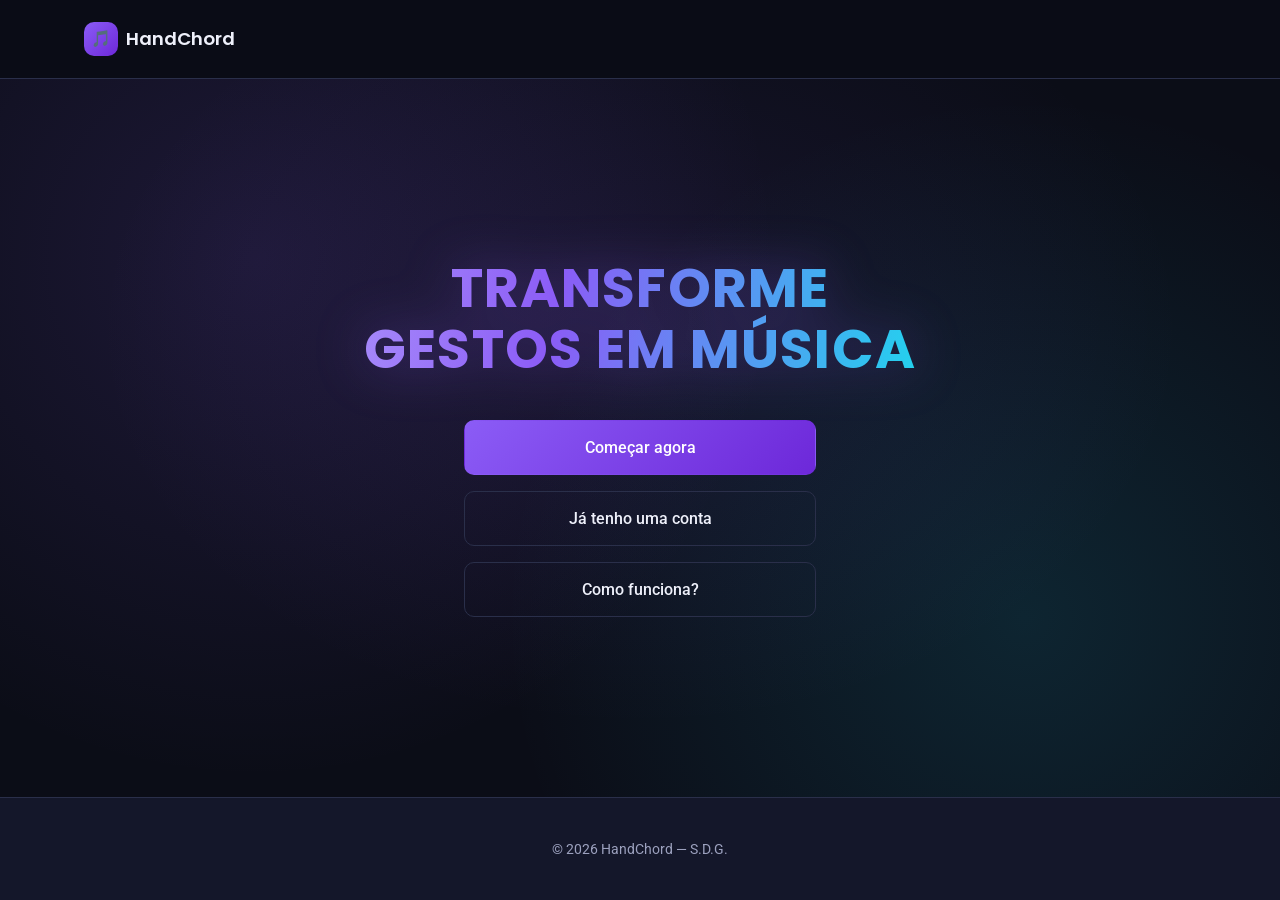
==== index.html @ 7e32ac60 "Adicionado páginas de cadastro, login, informações e início." ====
<!DOCTYPE html>
<html lang="pt-BR">
<head>
  <meta charset="UTF-8">
  <meta name="viewport" content="width=device-width, initial-scale=1.0">
  <title>HandChord — transforme gestos em música</title>
  <meta name="description" content="HandChord reconhece gestos das mãos pela câmera e transforma cada gesto em um acorde musical, direto do navegador.">

  <link rel="preconnect" href="https://fonts.googleapis.com">
  <link rel="preconnect" href="https://fonts.gstatic.com" crossorigin>
  <link href="https://fonts.googleapis.com/css2?family=Poppins:wght@500;600;700&family=Roboto:wght@400;500&display=swap" rel="stylesheet">

  <link rel="stylesheet" href="css/style.css">
  <link rel="stylesheet" href="css/home.css">
</head>
<body>
  <header class="site-header">
    <div class="container header-inner">
      <a href="index.html" class="logo" aria-label="HandChord, página inicial">
        <span class="logo-mark" aria-hidden="true">🎵</span>
        HandChord
      </a>
    </div>
  </header>

  <main id="conteudo" class="home-hero">
    <h5 class="container home-hero-inner">
      <p class="home-title">Transforme gestos em música</p>

      <div class="home-actions">
        <a href="cadastro.html" class="btn btn-primary btn-block">Começar agora</a>
        <a href="login.html" class="btn btn-outline btn-block">Já tenho uma conta</a>
        <a href="como-funciona.html" class="btn btn-outline btn-block">Como funciona?</a>
      </div>
    </div>
  </main>

  <footer class="site-footer">
    <div class="container footer-inner">
      <p class="footer-copy">© 2026 HandChord — S.D.G.</p>
    </div>
  </footer>
</body>
</html>
---- css/style.css ----
/* --- Tokens de design (cores, tipografia, espaçamento) --- */
:root {
  color-scheme: dark; /* checkbox, scrollbar e autofill nativos seguem o tema escuro */

  /* Fundo */
  --color-bg: #0B0D17;
  --color-bg-alt: #14172A;
  --color-bg-elevated: #1D2138;
  --color-border: #2A2F4A;

  /* Texto */
  --color-text: #EEF0FA;
  --color-text-muted: #9CA1BE;
  --color-text-faint: #7E84A3; /* placeholders (contraste ~5:1 sobre o fundo) */

  /* Marca — três acentos que representam famílias de gestos/acordes */
  --color-violet: #8B5CF6;
  --color-violet-dark: #6D28D9;
  --color-cyan: #22D3EE;
  --color-coral: #FB7185;

  /* Feedback */
  --color-success: #34D399;
  --color-error: #F87171;

  /* Gradientes */
  --gradient-brand: linear-gradient(135deg, #8B5CF6 0%, #6D28D9 100%);
  --gradient-cta: linear-gradient(120deg, #6D28D9 0%, #8B5CF6 45%, #22D3EE 100%);
  /* Texto em gradiente: só tons claros, para manter contraste AA sobre o fundo escuro */
  --gradient-title: linear-gradient(100deg, #A78BFA 0%, #8B5CF6 35%, #22D3EE 100%);

  /* Tipografia */
  --font-heading: 'Poppins', 'Segoe UI', sans-serif;
  --font-body: 'Roboto', 'Segoe UI', sans-serif;

  /* Espaçamento */
  --space-1: 0.5rem;
  --space-2: 1rem;
  --space-3: 1.5rem;
  --space-4: 2.5rem;
  --space-5: 4.5rem;

  /* Bordas e sombra */
  --radius-sm: 10px;
  --radius-md: 18px;
  --radius-lg: 28px;
  --shadow-card: 0 12px 32px rgba(3, 4, 10, 0.45);

  --transition: 0.2s ease;
  --container-width: 1160px;
  --header-height: 78px;
}

/* --- Reset básico --- */
*, *::before, *::after { box-sizing: border-box; }
html { scroll-behavior: smooth; }
body {
  margin: 0;
  min-height: 100vh;
  min-height: 100dvh;
  display: flex;
  flex-direction: column;
  background: var(--color-bg);
  color: var(--color-text);
  font-family: var(--font-body);
  line-height: 1.65;
  -webkit-font-smoothing: antialiased;
}
main { flex: 1 0 auto; }
img { max-width: 100%; display: block; }
a { color: inherit; text-decoration: none; }
ul { list-style: none; margin: 0; padding: 0; }
button { font-family: inherit; cursor: pointer; }
input { font-family: inherit; }

h1, h2, h3, h4, h5, h6 {
  font-family: var(--font-heading);
  text-wrap: balance;
  color: var(--color-text);
  line-height: 1.25;
  margin: 0 0 var(--space-2);
}
h1 { font-size: clamp(2.1rem, 1.4rem + 3vw, 3.1rem); font-weight: 700; }
h2 { font-size: clamp(1.6rem, 1.3rem + 1.4vw, 2.15rem); font-weight: 600; }
h3 { font-size: 1.2rem; font-weight: 600; }
p { margin: 0 0 var(--space-2); color: var(--color-text-muted); max-width: 62ch; }
.lead { font-size: 1.1rem; }

/* --- Acessibilidade: foco visível --- */
:focus-visible { outline: 2px solid var(--color-cyan); outline-offset: 3px; }

/* --- Layout utilitário --- */
.container { width: 100%; max-width: var(--container-width); margin-inline: auto; padding-inline: var(--space-3); }
.section { padding-block: var(--space-5); }
.section-alt { background: var(--color-bg-alt); }
.section-head { max-width: 46rem; margin-bottom: var(--space-4); }
.section-head p { margin-bottom: 0; }
.center { text-align: center; margin-inline: auto; }

/* --- Botões --- */
.btn {
  display: inline-flex;
  align-items: center;
  justify-content: center;
  gap: 0.5rem;
  padding: 0.85rem 1.6rem;
  border-radius: var(--radius-sm);
  font-weight: 500;
  font-size: 0.98rem;
  border: 1px solid transparent;
  transition: transform var(--transition), box-shadow var(--transition), border-color var(--transition), background var(--transition), color var(--transition);
}
.btn-primary { background: var(--gradient-brand); color: #fff; }
.btn-primary:hover { transform: translateY(-2px); box-shadow: 0 10px 26px rgba(139, 92, 246, 0.35); }
.btn-primary:active { transform: translateY(0); box-shadow: 0 4px 12px rgba(139, 92, 246, 0.3); }
.btn-outline { background: transparent; border-color: var(--color-border); color: var(--color-text); }
.btn-outline:hover { border-color: var(--color-cyan); color: var(--color-cyan); background: rgba(34, 211, 238, 0.08); }
.btn-block { width: 100%; }
.btn-sm { padding: 0.7rem 1.5rem; font-size: 0.95rem; }

/* --- Cabeçalho --- */
.site-header {
  position: sticky;
  top: 0;
  z-index: 100;
  border-bottom: 1px solid var(--color-border);
}
.site-header::before {
  content: "";
  position: absolute;
  inset: 0;
  z-index: -1;
  background: rgba(11, 13, 23, 0.85);
  -webkit-backdrop-filter: blur(10px);
  backdrop-filter: blur(10px);
}
.header-inner { height: var(--header-height); display: flex; align-items: center; justify-content: space-between; gap: var(--space-3); }
.logo { display: flex; align-items: center; gap: 0.5rem; font-family: var(--font-heading); font-weight: 600; font-size: 1.15rem; }
.logo-mark { width: 34px; height: 34px; border-radius: 10px; background: var(--gradient-brand); display: grid; place-items: center; font-size: 1rem; }

.main-nav ul { display: flex; align-items: center; gap: var(--space-3); }
.main-nav a { color: var(--color-text-muted); font-size: 0.95rem; padding: 0.4rem 0.1rem; border-bottom: 2px solid transparent; transition: color var(--transition), border-color var(--transition); }
.main-nav a:hover,
.main-nav a.active { color: var(--color-text); border-color: var(--color-cyan); }
.main-nav a.btn { padding: 0.7rem 1.5rem; border: 1px solid transparent; color: #fff; }
.main-nav a.btn:hover { border-color: transparent; color: #fff; }

.nav-toggle-label { display: none; flex-direction: column; gap: 5px; cursor: pointer; padding: 0.4rem; position: relative; z-index: 101; }
.nav-toggle-label span { width: 24px; height: 2px; background: var(--color-text); border-radius: 2px; transition: transform var(--transition), opacity var(--transition); }
.nav-toggle:checked ~ .nav-toggle-label span:nth-child(1) { transform: translateY(7px) rotate(45deg); }
.nav-toggle:checked ~ .nav-toggle-label span:nth-child(2) { opacity: 0; }
.nav-toggle:checked ~ .nav-toggle-label span:nth-child(3) { transform: translateY(-7px) rotate(-45deg); }

.nav-backdrop { display: none; }

/* --- Rodapé --- */
.site-footer { border-top: 1px solid var(--color-border); padding-block: var(--space-4); background: var(--color-bg-alt); }
.footer-inner { display: flex; flex-wrap: wrap; align-items: center; justify-content: space-between; gap: var(--space-3); }
.footer-inner nav ul { display: flex; gap: var(--space-3); flex-wrap: wrap; }
.footer-inner nav a { color: var(--color-text-muted); font-size: 0.9rem; }
.footer-inner nav a:hover { color: var(--color-text); }
.footer-copy { width: 100%; max-width: none; text-align: center; color: var(--color-text-muted); font-size: 0.85rem; margin: 0; }
.footer-inner nav + .footer-copy { margin-top: var(--space-2); }

/* --- Cartões (Home e Como Funciona) --- */
.card { background: var(--color-bg-elevated); border: 1px solid var(--color-border); border-top: 3px solid var(--color-violet); border-radius: var(--radius-md); padding: var(--space-3); }
.card p:last-child { margin-bottom: 0; }
.card.accent-cyan { border-top-color: var(--color-cyan); }
.card.accent-coral { border-top-color: var(--color-coral); }

.step-number { width: 30px; height: 30px; border-radius: 50%; background: var(--gradient-brand); color: #fff; display: grid; place-items: center; font-size: 0.85rem; font-weight: 600; margin-bottom: var(--space-2); }
.step-number.n2 { background: var(--color-cyan); color: var(--color-bg); }
.step-number.n3 { background: var(--color-coral); color: var(--color-bg); }

.steps-grid { display: grid; grid-template-columns: repeat(3, 1fr); gap: var(--space-3); }

.hero-actions { display: flex; gap: var(--space-2); flex-wrap: wrap; margin-top: var(--space-3); }

/* --- Formulários de autenticação (Login e Cadastro) --- */
.auth-main {
  display: flex;
  align-items: center;
  padding-block: var(--space-5);
  background:
    radial-gradient(circle at 15% 20%, rgba(139, 92, 246, 0.16), transparent 45%),
    radial-gradient(circle at 85% 80%, rgba(34, 211, 238, 0.12), transparent 45%);
}
.auth-card { width: 100%; max-width: 460px; margin-inline: auto; background: var(--color-bg-elevated); border: 1px solid var(--color-border); border-top: 3px solid var(--color-violet); border-radius: var(--radius-lg); padding: var(--space-4); box-shadow: var(--shadow-card); }
.auth-badge { width: 56px; height: 56px; border-radius: var(--radius-md); background: var(--gradient-brand); display: grid; place-items: center; font-size: 1.6rem; margin: 0 auto var(--space-3); }
.auth-form .btn-block { padding: 1rem 1.6rem; font-size: 1.02rem; margin-top: var(--space-1); }

.form-group { margin-bottom: var(--space-3); }
.form-group label { display: block; font-size: 0.9rem; margin-bottom: 0.4rem; color: var(--color-text); }
.form-group input[type="text"],
.form-group input[type="email"],
.form-group input[type="password"] {
  width: 100%;
  padding: 0.8rem 1rem;
  background: var(--color-bg);
  border: 1px solid var(--color-border);
  border-radius: var(--radius-sm);
  color: var(--color-text);
  font-size: 0.98rem;
  transition: border-color var(--transition);
}
.form-group input::placeholder { color: var(--color-text-faint); opacity: 1; }
.form-group input:focus { border-color: var(--color-cyan); outline: none; box-shadow: 0 0 0 3px rgba(34, 211, 238, 0.2); }
/* Autofill do navegador pinta o campo de claro; aqui ele mantém o tema escuro */
.form-group input:-webkit-autofill,
.form-group input:-webkit-autofill:focus {
  -webkit-text-fill-color: var(--color-text);
  caret-color: var(--color-text);
  box-shadow: 0 0 0 1000px var(--color-bg) inset;
}
.form-group input:-webkit-autofill:focus { box-shadow: 0 0 0 1000px var(--color-bg) inset, 0 0 0 3px rgba(34, 211, 238, 0.2); }
/* Estado de erro: o JS da etapa 5 só precisa marcar aria-invalid="true" e inserir .form-error */
.form-group input[aria-invalid="true"] { border-color: var(--color-error); }
.form-group input[aria-invalid="true"]:focus { box-shadow: 0 0 0 3px rgba(248, 113, 113, 0.2); }
.form-error { margin: 0.4rem 0 0; font-size: 0.85rem; color: var(--color-error); }
.form-grid { display: grid; grid-template-columns: 1fr 1fr; gap: 0 var(--space-2); }
.form-row.space-between { display: flex; align-items: center; justify-content: space-between; margin-bottom: var(--space-3); font-size: 0.88rem; flex-wrap: wrap; gap: 0.5rem; }
.checkbox-inline { display: flex; align-items: flex-start; gap: 0.5rem; font-size: 0.88rem; color: var(--color-text-muted); }
.checkbox-inline input { margin-top: 0.2rem; accent-color: var(--color-violet); }
.checkbox-inline.terms { margin-bottom: var(--space-3); }
.link-muted { color: var(--color-text-muted); font-size: 0.88rem; }
.link-muted:hover { color: var(--color-cyan); }
.auth-switch { margin-top: var(--space-3); color: var(--color-text-muted); font-size: 0.92rem; }
.auth-switch a { color: var(--color-cyan); }

/* --- Responsivo --- */
@media (max-width: 860px) {
  .nav-toggle-label { display: flex; }
  .nav-backdrop {
    display: block;
    position: fixed;
    inset: var(--header-height) 0 0 0;
    background: rgba(3, 4, 10, 0.55);
    opacity: 0;
    pointer-events: none;
    transition: opacity var(--transition);
    z-index: 90;
  }
  .nav-toggle:checked ~ .nav-backdrop { opacity: 1; pointer-events: auto; }
  /* Menu lateral só onde existe o checkbox; sem ele o menu fica visível na própria barra */
  .site-header:has(.nav-toggle) .main-nav {
    position: fixed;
    inset: var(--header-height) 0 0 auto;
    width: min(78vw, 320px);
    background: var(--color-bg-alt);
    border-left: 1px solid var(--color-border);
    transform: translateX(100%);
    transition: transform var(--transition);
    padding: var(--space-3);
    overflow-y: auto;
    z-index: 95;
  }
  .site-header:has(.nav-toggle) .main-nav ul { flex-direction: column; align-items: flex-start; gap: var(--space-2); }
  .nav-toggle:checked ~ .main-nav { transform: translateX(0); }
  .form-grid { grid-template-columns: 1fr; }
  .steps-grid { grid-template-columns: repeat(2, 1fr); }
}
body:has(.nav-toggle:checked) { overflow: hidden; }
@media (max-width: 560px) {
  .auth-card { padding: var(--space-3); }
  .steps-grid { grid-template-columns: 1fr; }
  /* Páginas sem botão de menu: barra compacta para o menu caber ao lado do logo */
  .site-header:not(:has(.nav-toggle)) .header-inner { gap: var(--space-2); }
  .site-header:not(:has(.nav-toggle)) .main-nav ul { gap: var(--space-2); }
  .site-header:not(:has(.nav-toggle)) .main-nav a { font-size: 0.88rem; white-space: nowrap; }
  .site-header:not(:has(.nav-toggle)) .logo { font-size: 1rem; }
  .site-header:not(:has(.nav-toggle)) .logo-mark { width: 30px; height: 30px; }
  .site-header:not(:has(.nav-toggle)) .main-nav a.btn { padding: 0.5rem 0.9rem; }
  /* O logo já leva à página inicial, então o link "Início" sai da barra compacta */
  .site-header:not(:has(.nav-toggle)) .main-nav li:has(> a[href="index.html"]) { display: none; }
}
@media (max-width: 360px) {
  .header-inner { padding-inline: var(--space-2); }
  .logo { font-size: 1rem; }
}
@media (max-width: 340px) {
  .site-header:not(:has(.nav-toggle)) .header-inner { gap: var(--space-1); }
  .site-header:not(:has(.nav-toggle)) .main-nav ul { gap: var(--space-1); }
  .site-header:not(:has(.nav-toggle)) .main-nav a { font-size: 0.8rem; }
  .site-header:not(:has(.nav-toggle)) .main-nav a.btn { padding: 0.45rem 0.7rem; }
  .site-header:not(:has(.nav-toggle)) .logo { gap: 0.35rem; }
}

/* --- Movimento reduzido --- */
@media (prefers-reduced-motion: reduce) {
  html { scroll-behavior: auto; }
  *, *::before, *::after { transition-duration: 0.01ms !important; animation-duration: 0.01ms !important; animation-iteration-count: 1 !important; }
}
---- css/home.css ----
/* =====================================================
   HandChord — Home (index.html)
   Tela de entrada única: título, chamada e três ações.
   ===================================================== */

/* A altura mínima vem do body (flex em coluna, ver style.css) */
.home-hero {
  position: relative;
  overflow: hidden;
  display: flex;
  align-items: center;
  justify-content: center;
  text-align: center;
  padding-block: var(--space-5);
  background:
    radial-gradient(ellipse at 50% 35%, rgba(139, 92, 246, 0.10), transparent 60%),
    radial-gradient(circle at 20% 25%, rgba(139, 92, 246, 0.14), transparent 45%),
    radial-gradient(circle at 80% 75%, rgba(34, 211, 238, 0.12), transparent 45%);
}

/* Reinicia fonte, peso e margens: o wrapper pode ser <div> ou um título (h5) sem mudar o visual */
.home-hero-inner {
  position: relative;
  z-index: 1;
  max-width: 38rem;
  margin: 0 auto;
  font-family: var(--font-body);
  font-size: 1rem;
  font-weight: 400;
  line-height: 1.65;
}

/* --- Título com o gradiente da marca --- */
.home-title {
  max-width: none;
  margin: 0 0 var(--space-4);
  font-family: var(--font-heading);
  font-weight: 700;
  font-size: clamp(2rem, 1.2rem + 4.4vw, 3.4rem);
  line-height: 1.12;
  letter-spacing: 0.02em;
  text-transform: uppercase;
  text-wrap: balance;
  color: var(--color-text); /* fallback: navegador sem background-clip: text */
}
@supports ((-webkit-background-clip: text) or (background-clip: text)) {
  .home-title {
    background: var(--gradient-title);
    -webkit-background-clip: text;
    background-clip: text;
    color: transparent;
    -webkit-text-fill-color: transparent;
    filter: drop-shadow(0 0 26px rgba(139, 92, 246, 0.35));
  }
}

/* Chamada opcional logo abaixo do título */
.home-tagline { font-size: 1.2rem; font-weight: 400; color: var(--color-text); margin-inline: auto; margin-bottom: var(--space-4); }
.home-title:has(+ .home-tagline) { margin-bottom: var(--space-1); }

/* Botões mais estreitos que o título, para dar hierarquia */
.home-actions { display: flex; flex-direction: column; gap: var(--space-2); max-width: 22rem; margin-inline: auto; }

/* --- Entrada suave do conteúdo --- */
.home-title, .home-tagline, .home-actions {
  animation: home-rise 0.7s ease both;
}
.home-title { animation-delay: 0.05s; }
.home-tagline { animation-delay: 0.15s; }
.home-actions { animation-delay: 0.25s; }

@keyframes home-rise {
  from { opacity: 0; transform: translateY(14px); }
  to { opacity: 1; transform: translateY(0); }
}

@media (max-width: 560px) {
  .home-hero { padding-block: var(--space-4); }
}

@media (prefers-reduced-motion: reduce) {
  .home-title, .home-tagline, .home-actions { animation: none; opacity: 1; transform: none; }
}
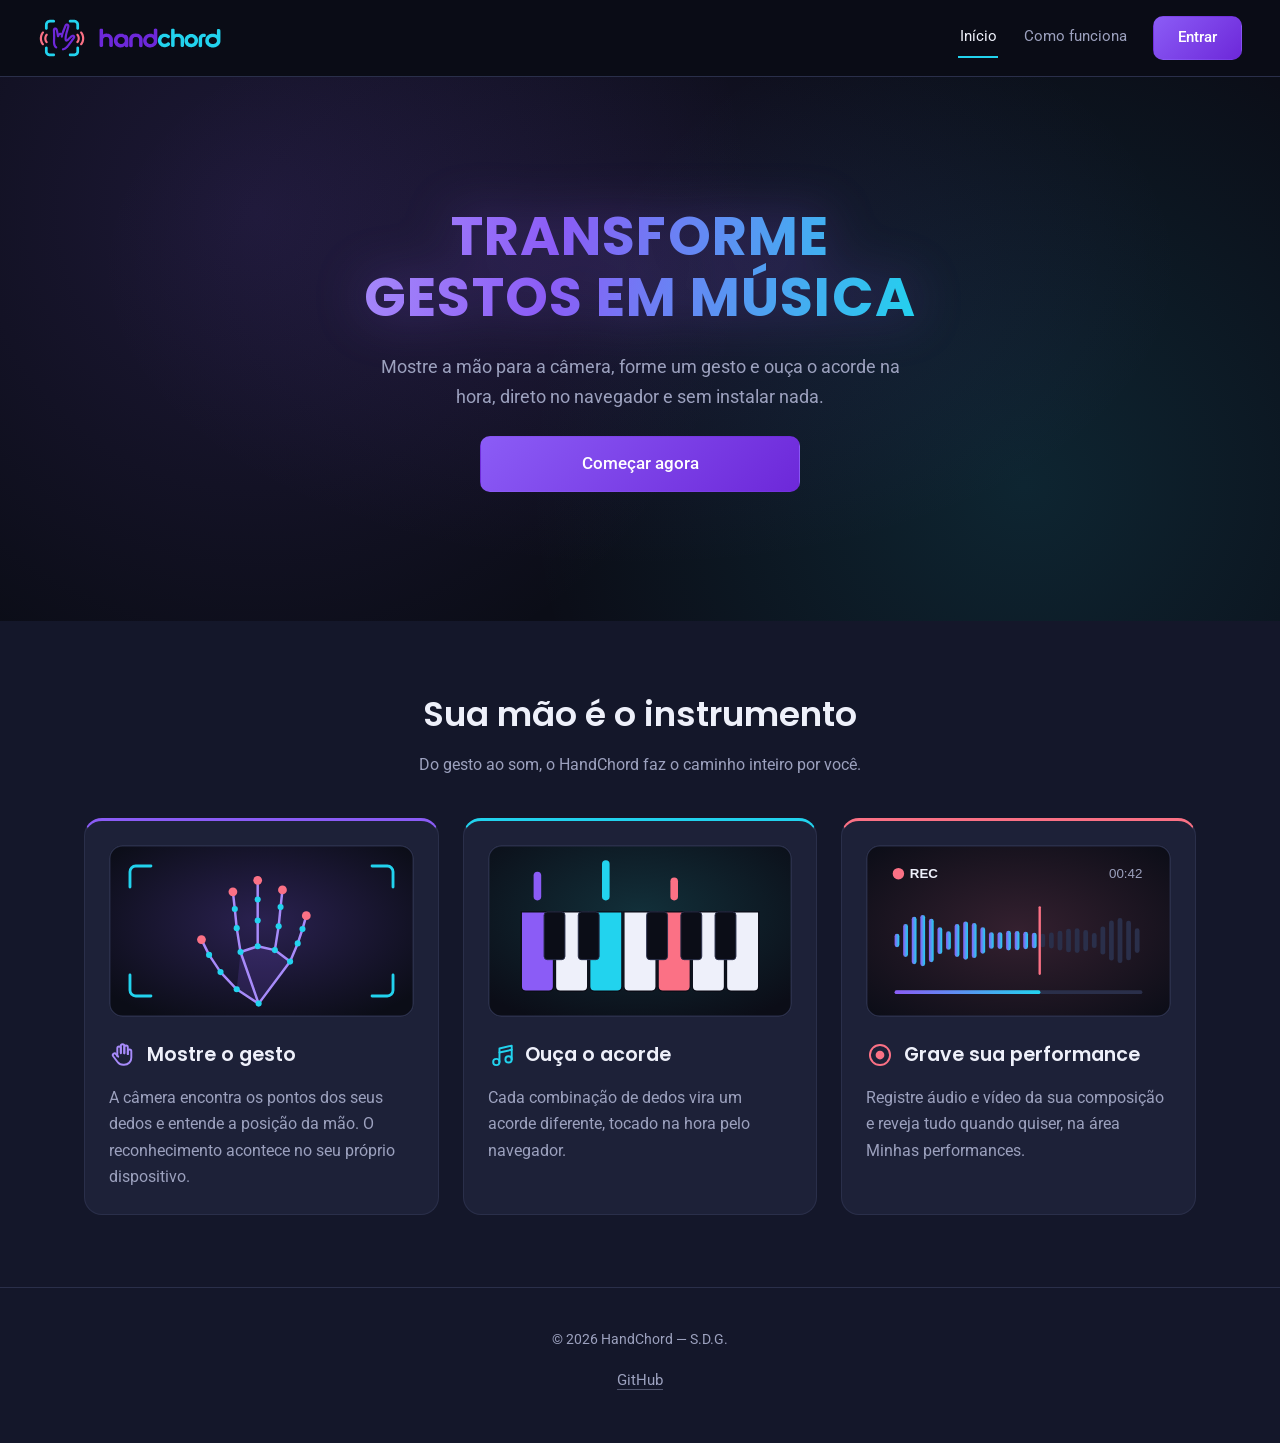
==== commit 25574cb9: "Ícones e logo em .svg e .png adicionados; mudança na interface do site" ====
--- a/index.html
+++ b/index.html
@@ -2,9 +2,15 @@
 <html lang="pt-BR">
 <head>
   <meta charset="UTF-8">
-  <meta name="viewport" content="width=device-width, initial-scale=1.0">
+  <meta name="viewport" content="width=device-width, initial-scale=1.0, viewport-fit=cover">
+  <meta name="theme-color" content="#0B0D17">
   <title>HandChord — transforme gestos em música</title>
   <meta name="description" content="HandChord reconhece gestos das mãos pela câmera e transforma cada gesto em um acorde musical, direto do navegador.">
+
+  <!-- Ícone da aba: SVG nos navegadores modernos, PNG nos antigos e no iPhone/iPad -->
+  <link rel="icon" type="image/svg+xml" href="icones/icone.svg">
+  <link rel="icon" type="image/png" sizes="32x32" href="icones/png/favicon-32.png">
+  <link rel="apple-touch-icon" href="icones/png/apple-touch-icon.png">
 
   <link rel="preconnect" href="https://fonts.googleapis.com">
   <link rel="preconnect" href="https://fonts.gstatic.com" crossorigin>
@@ -12,32 +18,118 @@
 
   <link rel="stylesheet" href="css/style.css">
   <link rel="stylesheet" href="css/home.css">
+  <script src="js/menu.js" defer></script>
 </head>
 <body>
+  <a class="skip-link" href="#conteudo">Ir para o conteúdo</a>
+
   <header class="site-header">
     <div class="container header-inner">
-      <a href="index.html" class="logo" aria-label="HandChord, página inicial">
-        <span class="logo-mark" aria-hidden="true">🎵</span>
-        HandChord
+      <a href="index.html" class="logo">
+        <picture>
+          <source type="image/svg+xml" srcset="icones/icone.svg">
+          <img class="logo-icon" src="icones/png/icone.png" alt="" width="48" height="40">
+        </picture>
+        <picture>
+          <source type="image/svg+xml" srcset="icones/nome.svg">
+          <img class="logo-name" src="icones/png/nome.png" alt="HandChord, página inicial" width="126" height="24">
+        </picture>
       </a>
+
+      <!-- Menu do celular: o checkbox é focável pelo teclado e funciona sem JavaScript -->
+      <input type="checkbox" id="nav-toggle" class="nav-toggle" aria-label="Menu de navegação" aria-controls="menu-principal">
+      <label for="nav-toggle" class="nav-backdrop" aria-hidden="true"></label>
+      <label for="nav-toggle" class="nav-toggle-label" aria-hidden="true">
+        <span></span><span></span><span></span>
+      </label>
+
+      <nav class="main-nav" id="menu-principal" aria-label="Navegação principal">
+        <ul>
+          <li><a href="index.html" aria-current="page">Início</a></li>
+          <li><a href="como-funciona.html">Como funciona</a></li>
+          <li><a href="login.html" class="btn btn-primary btn-sm">Entrar</a></li>
+        </ul>
+      </nav>
     </div>
   </header>
 
-  <main id="conteudo" class="home-hero">
-    <h5 class="container home-hero-inner">
-      <p class="home-title">Transforme gestos em música</p>
+  <main id="conteudo" tabindex="-1">
+    <section class="home-hero" aria-labelledby="home-titulo">
+      <div class="container home-hero-inner">
+        <h1 id="home-titulo" class="home-title">Transforme gestos em música</h1>
+        <p class="home-tagline">Mostre a mão para a câmera, forme um gesto e ouça o acorde na hora, direto no navegador e sem instalar nada.</p>
 
-      <div class="home-actions">
-        <a href="cadastro.html" class="btn btn-primary btn-block">Começar agora</a>
-        <a href="login.html" class="btn btn-outline btn-block">Já tenho uma conta</a>
-        <a href="como-funciona.html" class="btn btn-outline btn-block">Como funciona?</a>
+        <div class="home-actions">
+          <a href="cadastro.html" class="btn btn-primary btn-block">Começar agora</a>
+        </div>
       </div>
-    </div>
+    </section>
+
+    <section class="section section-alt home-features" aria-labelledby="destaques-titulo">
+      <div class="container">
+        <div class="section-head center">
+          <h2 id="destaques-titulo">Sua mão é o instrumento</h2>
+          <p>Do gesto ao som, o HandChord faz o caminho inteiro por você.</p>
+        </div>
+
+        <div class="home-features-grid">
+          <article class="card feature-card">
+            <picture>
+              <source type="image/svg+xml" srcset="assets/images/gesto-mao.svg">
+              <img class="feature-img" src="assets/images/gesto-mao.png" alt="Mão com pontos de rastreamento sobre os dedos, dentro do enquadramento da câmera" width="320" height="180" loading="lazy">
+            </picture>
+            <h3 class="feature-title">
+              <picture>
+              <source type="image/svg+xml" srcset="assets/icons/mao.svg">
+              <img class="feature-icon" src="assets/icons/mao.png" alt="" width="28" height="28">
+            </picture>
+              Mostre o gesto
+            </h3>
+            <p>A câmera encontra os pontos dos seus dedos e entende a posição da mão. O reconhecimento acontece no seu próprio dispositivo.</p>
+          </article>
+
+          <article class="card feature-card accent-cyan">
+            <picture>
+              <source type="image/svg+xml" srcset="assets/images/acorde-teclas.svg">
+              <img class="feature-img" src="assets/images/acorde-teclas.png" alt="Teclas de piano com três notas de um acorde acesas" width="320" height="180" loading="lazy">
+            </picture>
+            <h3 class="feature-title">
+              <picture>
+              <source type="image/svg+xml" srcset="assets/icons/acorde.svg">
+              <img class="feature-icon" src="assets/icons/acorde.png" alt="" width="28" height="28">
+            </picture>
+              Ouça o acorde
+            </h3>
+            <p>Cada combinação de dedos vira um acorde diferente, tocado na hora pelo navegador.</p>
+          </article>
+
+          <article class="card feature-card accent-coral">
+            <picture>
+              <source type="image/svg+xml" srcset="assets/images/gravacao.svg">
+              <img class="feature-img" src="assets/images/gravacao.png" alt="Gravação de áudio em andamento, com forma de onda e botão de gravar" width="320" height="180" loading="lazy">
+            </picture>
+            <h3 class="feature-title">
+              <picture>
+              <source type="image/svg+xml" srcset="assets/icons/gravar.svg">
+              <img class="feature-icon" src="assets/icons/gravar.png" alt="" width="28" height="28">
+            </picture>
+              Grave sua performance
+            </h3>
+            <p>Registre áudio e vídeo da sua composição e reveja tudo quando quiser, na área Minhas performances.</p>
+          </article>
+        </div>
+      </div>
+    </section>
   </main>
 
   <footer class="site-footer">
     <div class="container footer-inner">
       <p class="footer-copy">© 2026 HandChord — S.D.G.</p>
+      <nav aria-label="Links do rodapé">
+        <ul>
+          <li><a href="https://github.com/luizr-lima" target="_blank" rel="noopener noreferrer">GitHub<span class="sr-only"> (abre em nova aba)</span></a></li>
+        </ul>
+      </nav>
     </div>
   </footer>
 </body>
--- a/css/style.css
+++ b/css/style.css
@@ -1,6 +1,14 @@
-/* --- Tokens de design (cores, tipografia, espaçamento) --- */
+/* =====================================================
+   HandChord — Estilos compartilhados (todas as páginas)
+
+   Mobile-first: o CSS base é o da tela pequena (celular).
+   As media queries min-width acrescentam o layout de
+   tablet (600px) e de computador (861px).
+   ===================================================== */
+
+/* --- Tokens de design --- */
 :root {
-  color-scheme: dark; /* checkbox, scrollbar e autofill nativos seguem o tema escuro */
+  color-scheme: dark;
 
   /* Fundo */
   --color-bg: #0B0D17;
@@ -11,9 +19,9 @@
   /* Texto */
   --color-text: #EEF0FA;
   --color-text-muted: #9CA1BE;
-  --color-text-faint: #7E84A3; /* placeholders (contraste ~5:1 sobre o fundo) */
-
-  /* Marca — três acentos que representam famílias de gestos/acordes */
+  --color-text-faint: #7E84A3;
+
+  /* Marca */
   --color-violet: #8B5CF6;
   --color-violet-dark: #6D28D9;
   --color-cyan: #22D3EE;
@@ -26,7 +34,6 @@
   /* Gradientes */
   --gradient-brand: linear-gradient(135deg, #8B5CF6 0%, #6D28D9 100%);
   --gradient-cta: linear-gradient(120deg, #6D28D9 0%, #8B5CF6 45%, #22D3EE 100%);
-  /* Texto em gradiente: só tons claros, para manter contraste AA sobre o fundo escuro */
   --gradient-title: linear-gradient(100deg, #A78BFA 0%, #8B5CF6 35%, #22D3EE 100%);
 
   /* Tipografia */
@@ -48,54 +55,170 @@
 
   --transition: 0.2s ease;
   --container-width: 1160px;
-  --header-height: 78px;
+  --header-height: 64px;
+  --tap-size: 48px; /* área mínima de toque no celular */
+}
+
+@media (min-width: 861px) {
+  :root { --header-height: 76px; }
 }
 
 /* --- Reset básico --- */
 *, *::before, *::after { box-sizing: border-box; }
-html { scroll-behavior: smooth; }
+
+html {
+  -webkit-text-size-adjust: 100%;
+  text-size-adjust: 100%;
+  scroll-behavior: smooth;
+  scroll-padding-top: calc(var(--header-height) + var(--space-2));
+}
+
+/* Cores fixas antes de cada var(): navegadores sem variáveis CSS (ex.: IE 11) usam estas */
 body {
   margin: 0;
   min-height: 100vh;
   min-height: 100dvh;
   display: flex;
   flex-direction: column;
+  background: #0B0D17;
   background: var(--color-bg);
+  color: #EEF0FA;
   color: var(--color-text);
+  font-family: 'Roboto', 'Segoe UI', Arial, sans-serif;
   font-family: var(--font-body);
   line-height: 1.65;
   -webkit-font-smoothing: antialiased;
 }
+
 main { flex: 1 0 auto; }
-img { max-width: 100%; display: block; }
-a { color: inherit; text-decoration: none; }
-ul { list-style: none; margin: 0; padding: 0; }
-button { font-family: inherit; cursor: pointer; }
-input { font-family: inherit; }
+main:focus { outline: none; }
+
+img {
+  max-width: 100%;
+  display: block;
+}
+
+picture { display: block; }
+
+a {
+  color: inherit;
+  text-decoration: none;
+}
+
+ul,
+ol {
+  list-style: none;
+  margin: 0;
+  padding: 0;
+}
+
+button,
+input {
+  font-family: inherit;
+}
+
+button { cursor: pointer; }
 
 h1, h2, h3, h4, h5, h6 {
+  font-family: 'Poppins', 'Segoe UI', Arial, sans-serif;
   font-family: var(--font-heading);
   text-wrap: balance;
+  color: #EEF0FA;
   color: var(--color-text);
   line-height: 1.25;
   margin: 0 0 var(--space-2);
 }
-h1 { font-size: clamp(2.1rem, 1.4rem + 3vw, 3.1rem); font-weight: 700; }
-h2 { font-size: clamp(1.6rem, 1.3rem + 1.4vw, 2.15rem); font-weight: 600; }
-h3 { font-size: 1.2rem; font-weight: 600; }
-p { margin: 0 0 var(--space-2); color: var(--color-text-muted); max-width: 62ch; }
+
+h1 {
+  font-size: 2.1rem;
+  font-size: clamp(2.1rem, 1.4rem + 3vw, 3.1rem);
+  font-weight: 700;
+}
+
+h2 {
+  font-size: 1.6rem;
+  font-size: clamp(1.6rem, 1.3rem + 1.4vw, 2.15rem);
+  font-weight: 600;
+}
+
+h3 {
+  font-size: 1.2rem;
+  font-weight: 600;
+}
+
+p {
+  margin: 0 0 var(--space-2);
+  color: #9CA1BE;
+  color: var(--color-text-muted);
+  max-width: 62ch;
+}
+
 .lead { font-size: 1.1rem; }
 
-/* --- Acessibilidade: foco visível --- */
-:focus-visible { outline: 2px solid var(--color-cyan); outline-offset: 3px; }
-
-/* --- Layout utilitário --- */
-.container { width: 100%; max-width: var(--container-width); margin-inline: auto; padding-inline: var(--space-3); }
-.section { padding-block: var(--space-5); }
+/* --- Acessibilidade --- */
+:focus-visible {
+  outline: 2px solid var(--color-cyan);
+  outline-offset: 3px;
+}
+
+/* Texto só para leitores de tela */
+.sr-only {
+  position: absolute;
+  width: 1px;
+  height: 1px;
+  padding: 0;
+  margin: -1px;
+  overflow: hidden;
+  clip: rect(0, 0, 0, 0);
+  white-space: nowrap;
+  border: 0;
+}
+
+/* Link "Ir para o conteúdo": aparece quando recebe foco pelo teclado */
+.skip-link {
+  position: absolute;
+  top: -5rem;
+  left: var(--space-2);
+  z-index: 200;
+  padding: 0.75rem 1.25rem;
+  background: var(--color-cyan);
+  color: var(--color-bg);
+  font-weight: 500;
+  border-radius: var(--radius-sm);
+  transition: top var(--transition);
+}
+
+.skip-link:focus { top: var(--space-1); }
+
+/* --- Layout --- */
+.container {
+  width: 100%;
+  max-width: var(--container-width);
+  margin-left: auto;
+  margin-right: auto;
+  padding-left: var(--space-2);
+  padding-right: var(--space-2);
+}
+
+.section {
+  padding-top: var(--space-4);
+  padding-bottom: var(--space-4);
+}
+
 .section-alt { background: var(--color-bg-alt); }
-.section-head { max-width: 46rem; margin-bottom: var(--space-4); }
+
+.section-head {
+  max-width: 46rem;
+  margin-bottom: var(--space-4);
+}
+
 .section-head p { margin-bottom: 0; }
-.center { text-align: center; margin-inline: auto; }
+
+.center {
+  text-align: center;
+  margin-left: auto;
+  margin-right: auto;
+}
 
 /* --- Botões --- */
 .btn {
@@ -103,108 +226,434 @@
   align-items: center;
   justify-content: center;
   gap: 0.5rem;
+  min-height: var(--tap-size);
   padding: 0.85rem 1.6rem;
   border-radius: var(--radius-sm);
   font-weight: 500;
-  font-size: 0.98rem;
+  font-size: 1rem;
+  line-height: 1.3;
+  text-align: center;
   border: 1px solid transparent;
   transition: transform var(--transition), box-shadow var(--transition), border-color var(--transition), background var(--transition), color var(--transition);
 }
-.btn-primary { background: var(--gradient-brand); color: #fff; }
-.btn-primary:hover { transform: translateY(-2px); box-shadow: 0 10px 26px rgba(139, 92, 246, 0.35); }
-.btn-primary:active { transform: translateY(0); box-shadow: 0 4px 12px rgba(139, 92, 246, 0.3); }
-.btn-outline { background: transparent; border-color: var(--color-border); color: var(--color-text); }
-.btn-outline:hover { border-color: var(--color-cyan); color: var(--color-cyan); background: rgba(34, 211, 238, 0.08); }
+
+.btn-primary {
+  background: #7C3AED;
+  background: var(--gradient-brand);
+  color: #fff;
+}
+
+.btn-primary:active {
+  transform: translateY(0);
+  box-shadow: 0 4px 12px rgba(139, 92, 246, 0.3);
+}
+
+.btn-outline {
+  background: transparent;
+  border-color: var(--color-border);
+  color: var(--color-text);
+}
+
 .btn-block { width: 100%; }
-.btn-sm { padding: 0.7rem 1.5rem; font-size: 0.95rem; }
+
+.btn-sm {
+  min-height: 44px;
+  padding: 0.6rem 1.4rem;
+  font-size: 0.95rem;
+}
+
+/* Efeito de passar o mouse só onde existe mouse (no toque ele ficaria "grudado") */
+@media (hover: hover) {
+  .btn-primary:hover {
+    transform: translateY(-2px);
+    box-shadow: 0 10px 26px rgba(139, 92, 246, 0.35);
+  }
+
+  .btn-outline:hover {
+    border-color: var(--color-cyan);
+    color: var(--color-cyan);
+    background: rgba(34, 211, 238, 0.08);
+  }
+}
 
 /* --- Cabeçalho --- */
 .site-header {
   position: sticky;
   top: 0;
   z-index: 100;
+  background: #0B0D17;
   border-bottom: 1px solid var(--color-border);
 }
+
+/* O blur fica num pseudo-elemento: backdrop-filter no próprio cabeçalho quebraria o menu lateral (position: fixed) */
 .site-header::before {
   content: "";
   position: absolute;
-  inset: 0;
+  top: 0;
+  right: 0;
+  bottom: 0;
+  left: 0;
   z-index: -1;
-  background: rgba(11, 13, 23, 0.85);
+  background: rgba(11, 13, 23, 0.9);
   -webkit-backdrop-filter: blur(10px);
   backdrop-filter: blur(10px);
 }
-.header-inner { height: var(--header-height); display: flex; align-items: center; justify-content: space-between; gap: var(--space-3); }
-.logo { display: flex; align-items: center; gap: 0.5rem; font-family: var(--font-heading); font-weight: 600; font-size: 1.15rem; }
-.logo-mark { width: 34px; height: 34px; border-radius: 10px; background: var(--gradient-brand); display: grid; place-items: center; font-size: 1rem; }
-
-.main-nav ul { display: flex; align-items: center; gap: var(--space-3); }
-.main-nav a { color: var(--color-text-muted); font-size: 0.95rem; padding: 0.4rem 0.1rem; border-bottom: 2px solid transparent; transition: color var(--transition), border-color var(--transition); }
-.main-nav a:hover,
-.main-nav a.active { color: var(--color-text); border-color: var(--color-cyan); }
-.main-nav a.btn { padding: 0.7rem 1.5rem; border: 1px solid transparent; color: #fff; }
-.main-nav a.btn:hover { border-color: transparent; color: #fff; }
-
-.nav-toggle-label { display: none; flex-direction: column; gap: 5px; cursor: pointer; padding: 0.4rem; position: relative; z-index: 101; }
-.nav-toggle-label span { width: 24px; height: 2px; background: var(--color-text); border-radius: 2px; transition: transform var(--transition), opacity var(--transition); }
+
+.header-inner {
+  height: var(--header-height);
+  display: flex;
+  align-items: center;
+  justify-content: space-between;
+  gap: var(--space-2);
+}
+
+/* Cabeçalho de borda a borda: logo no canto esquerdo e menu no canto oposto */
+.site-header .header-inner {
+  max-width: none;
+  padding-left: var(--space-2);
+  padding-right: var(--space-2);
+  padding-left: max(var(--space-2), env(safe-area-inset-left));
+  padding-right: max(var(--space-2), env(safe-area-inset-right));
+}
+
+/* --- Logo (SVG redimensionado pela altura; a largura segue a proporção) --- */
+.logo {
+  display: flex;
+  align-items: center;
+  gap: 0.55rem;
+  min-height: 44px;
+  flex: none;
+}
+
+.logo-icon {
+  height: 34px;
+  width: auto;
+}
+
+.logo-name {
+  height: 19px;
+  width: auto;
+}
+
+/* --- Menu de navegação: celular (painel lateral) --- */
+
+/* O checkbox fica invisível mas continua focável pelo teclado */
+.nav-toggle {
+  position: absolute;
+  top: 0;
+  left: 0;
+  width: 1px;
+  height: 1px;
+  margin: 0;
+  opacity: 0;
+}
+
+.nav-toggle:focus-visible ~ .nav-toggle-label {
+  outline: 2px solid var(--color-cyan);
+  outline-offset: 2px;
+}
+
+.nav-toggle-label {
+  display: flex;
+  flex-direction: column;
+  align-items: center;
+  justify-content: center;
+  gap: 5px;
+  width: 44px;
+  height: 44px;
+  border-radius: var(--radius-sm);
+  cursor: pointer;
+  position: relative;
+  z-index: 101;
+}
+
+.nav-toggle-label span {
+  display: block;
+  width: 24px;
+  height: 2px;
+  background: var(--color-text);
+  border-radius: 2px;
+  transition: transform var(--transition), opacity var(--transition);
+}
+
 .nav-toggle:checked ~ .nav-toggle-label span:nth-child(1) { transform: translateY(7px) rotate(45deg); }
 .nav-toggle:checked ~ .nav-toggle-label span:nth-child(2) { opacity: 0; }
 .nav-toggle:checked ~ .nav-toggle-label span:nth-child(3) { transform: translateY(-7px) rotate(-45deg); }
 
-.nav-backdrop { display: none; }
+/* Fundo escurecido atrás do painel; tocar nele fecha o menu */
+.nav-backdrop {
+  position: fixed;
+  top: var(--header-height);
+  right: 0;
+  bottom: 0;
+  left: 0;
+  z-index: 90;
+  background: rgba(3, 4, 10, 0.65);
+  opacity: 0;
+  visibility: hidden;
+  transition: opacity 0.28s ease, visibility 0s linear 0.28s;
+}
+
+.nav-toggle:checked ~ .nav-backdrop {
+  opacity: 1;
+  visibility: visible;
+  transition-delay: 0s;
+}
+
+/* Painel: fechado fica "visibility: hidden", assim os links não recebem foco do teclado fora da tela */
+.main-nav {
+  position: fixed;
+  top: var(--header-height);
+  right: 0;
+  bottom: 0;
+  z-index: 95;
+  width: 86%;
+  max-width: 22rem;
+  padding: var(--space-3) var(--space-3) var(--space-4);
+  padding-right: max(var(--space-3), env(safe-area-inset-right));
+  padding-bottom: calc(var(--space-4) + env(safe-area-inset-bottom, 0px));
+  background: var(--color-bg-elevated);
+  border-left: 1px solid var(--color-border);
+  overflow-y: auto;
+  -webkit-overflow-scrolling: touch;
+  transform: translateX(100%);
+  visibility: hidden;
+  transition: transform 0.28s ease, visibility 0s linear 0.28s;
+}
+
+.nav-toggle:checked ~ .main-nav {
+  transform: translateX(0);
+  visibility: visible;
+  transition-delay: 0s;
+}
+
+/* Página rolando por trás do menu aberto */
+.nav-open,
+.nav-open body { overflow: hidden; }
+
+.main-nav ul {
+  display: flex;
+  flex-direction: column;
+}
+
+.main-nav a {
+  display: flex;
+  align-items: center;
+  min-height: var(--tap-size);
+  padding: 0.5rem 0.25rem;
+  font-size: 1.05rem;
+  color: var(--color-text-muted);
+  border-bottom: 1px solid var(--color-border);
+  transition: color var(--transition), border-color var(--transition);
+}
+
+.main-nav a:hover { color: var(--color-text); }
+
+.main-nav a[aria-current="page"] {
+  padding-left: 0.85rem;
+  color: var(--color-text);
+  box-shadow: inset 3px 0 0 var(--color-cyan);
+}
+
+.main-nav a.btn {
+  justify-content: center;
+  margin-top: var(--space-3);
+  padding: 0.85rem 1.5rem;
+  font-size: 1rem;
+  color: #fff;
+  border: 1px solid transparent;
+}
 
 /* --- Rodapé --- */
-.site-footer { border-top: 1px solid var(--color-border); padding-block: var(--space-4); background: var(--color-bg-alt); }
-.footer-inner { display: flex; flex-wrap: wrap; align-items: center; justify-content: space-between; gap: var(--space-3); }
-.footer-inner nav ul { display: flex; gap: var(--space-3); flex-wrap: wrap; }
-.footer-inner nav a { color: var(--color-text-muted); font-size: 0.9rem; }
-.footer-inner nav a:hover { color: var(--color-text); }
-.footer-copy { width: 100%; max-width: none; text-align: center; color: var(--color-text-muted); font-size: 0.85rem; margin: 0; }
-.footer-inner nav + .footer-copy { margin-top: var(--space-2); }
-
-/* --- Cartões (Home e Como Funciona) --- */
-.card { background: var(--color-bg-elevated); border: 1px solid var(--color-border); border-top: 3px solid var(--color-violet); border-radius: var(--radius-md); padding: var(--space-3); }
+.site-footer {
+  border-top: 1px solid var(--color-border);
+  padding-top: var(--space-4);
+  padding-bottom: var(--space-4);
+  padding-bottom: calc(var(--space-4) + env(safe-area-inset-bottom, 0px));
+  background: #14172A;
+  background: var(--color-bg-alt);
+}
+
+.footer-inner {
+  display: flex;
+  flex-wrap: wrap;
+  align-items: center;
+  justify-content: center;
+  gap: var(--space-1) var(--space-3);
+}
+
+.footer-inner nav ul {
+  display: flex;
+  justify-content: center;
+  gap: var(--space-3);
+  flex-wrap: wrap;
+}
+
+.footer-inner nav a {
+  display: inline-flex;
+  align-items: center;
+  min-height: 44px;
+  padding: 0 0.5rem;
+  color: var(--color-text-muted);
+  font-size: 0.95rem;
+  text-decoration: underline;
+  text-decoration-color: rgba(156, 161, 190, 0.45);
+  text-underline-offset: 4px;
+  transition: color var(--transition), text-decoration-color var(--transition);
+}
+
+.footer-inner nav a:hover {
+  color: var(--color-text);
+  text-decoration-color: var(--color-cyan);
+}
+
+.footer-copy {
+  width: 100%;
+  max-width: none;
+  text-align: center;
+  color: var(--color-text-muted);
+  font-size: 0.85rem;
+  margin: 0;
+}
+
+/* --- Cartões --- */
+.card {
+  background: #1D2138;
+  background: var(--color-bg-elevated);
+  border: 1px solid #2A2F4A;
+  border: 1px solid var(--color-border);
+  border-top: 3px solid var(--color-violet);
+  border-radius: var(--radius-md);
+  padding: var(--space-3);
+}
+
 .card p:last-child { margin-bottom: 0; }
 .card.accent-cyan { border-top-color: var(--color-cyan); }
 .card.accent-coral { border-top-color: var(--color-coral); }
 
-.step-number { width: 30px; height: 30px; border-radius: 50%; background: var(--gradient-brand); color: #fff; display: grid; place-items: center; font-size: 0.85rem; font-weight: 600; margin-bottom: var(--space-2); }
-.step-number.n2 { background: var(--color-cyan); color: var(--color-bg); }
-.step-number.n3 { background: var(--color-coral); color: var(--color-bg); }
-
-.steps-grid { display: grid; grid-template-columns: repeat(3, 1fr); gap: var(--space-3); }
-
-.hero-actions { display: flex; gap: var(--space-2); flex-wrap: wrap; margin-top: var(--space-3); }
-
-/* --- Formulários de autenticação (Login e Cadastro) --- */
+.step-number {
+  width: 30px;
+  height: 30px;
+  border-radius: 50%;
+  background: var(--gradient-brand);
+  color: #fff;
+  display: grid;
+  place-items: center;
+  font-size: 0.85rem;
+  font-weight: 600;
+  margin-bottom: var(--space-2);
+}
+
+.step-number.n2 {
+  background: var(--color-cyan);
+  color: var(--color-bg);
+}
+
+.step-number.n3 {
+  background: var(--color-coral);
+  color: var(--color-bg);
+}
+
+/* Passos: 1 coluna no celular, 2 no tablet, 3 no computador */
+.steps-grid {
+  display: grid;
+  grid-template-columns: 1fr;
+  gap: var(--space-2);
+}
+
+.hero-actions {
+  display: flex;
+  gap: var(--space-2);
+  flex-wrap: wrap;
+  margin-top: var(--space-3);
+}
+
+/* --- Login e Cadastro --- */
 .auth-main {
   display: flex;
-  align-items: center;
-  padding-block: var(--space-5);
+  align-items: flex-start;
+  padding-top: var(--space-4);
+  padding-bottom: var(--space-4);
   background:
     radial-gradient(circle at 15% 20%, rgba(139, 92, 246, 0.16), transparent 45%),
     radial-gradient(circle at 85% 80%, rgba(34, 211, 238, 0.12), transparent 45%);
 }
-.auth-card { width: 100%; max-width: 460px; margin-inline: auto; background: var(--color-bg-elevated); border: 1px solid var(--color-border); border-top: 3px solid var(--color-violet); border-radius: var(--radius-lg); padding: var(--space-4); box-shadow: var(--shadow-card); }
-.auth-badge { width: 56px; height: 56px; border-radius: var(--radius-md); background: var(--gradient-brand); display: grid; place-items: center; font-size: 1.6rem; margin: 0 auto var(--space-3); }
-.auth-form .btn-block { padding: 1rem 1.6rem; font-size: 1.02rem; margin-top: var(--space-1); }
+
+.auth-card {
+  width: 100%;
+  max-width: 460px;
+  margin-left: auto;
+  margin-right: auto;
+  background: var(--color-bg-elevated);
+  border: 1px solid var(--color-border);
+  border-top: 3px solid var(--color-violet);
+  border-radius: var(--radius-lg);
+  padding: var(--space-3) var(--space-3) var(--space-4);
+  box-shadow: var(--shadow-card);
+}
+
+.auth-badge {
+  display: flex;
+  justify-content: center;
+  margin: 0 auto var(--space-2);
+}
+
+.auth-badge img {
+  height: 56px;
+  width: auto;
+}
+
+.auth-form .btn-block {
+  min-height: var(--tap-size);
+  padding: 1rem 1.6rem;
+  font-size: 1.02rem;
+  margin-top: var(--space-1);
+}
+
+.form-note {
+  margin-bottom: var(--space-3);
+  font-size: 0.9rem;
+}
 
 .form-group { margin-bottom: var(--space-3); }
-.form-group label { display: block; font-size: 0.9rem; margin-bottom: 0.4rem; color: var(--color-text); }
+
+.form-group label {
+  display: block;
+  font-size: 0.95rem;
+  margin-bottom: 0.4rem;
+  color: var(--color-text);
+}
+
+/* 16px nos campos: abaixo disso o iPhone aumenta o zoom da página ao focar */
 .form-group input[type="text"],
 .form-group input[type="email"],
 .form-group input[type="password"] {
   width: 100%;
+  min-height: var(--tap-size);
   padding: 0.8rem 1rem;
+  background: #0B0D17;
   background: var(--color-bg);
+  border: 1px solid #2A2F4A;
   border: 1px solid var(--color-border);
   border-radius: var(--radius-sm);
+  color: #EEF0FA;
   color: var(--color-text);
-  font-size: 0.98rem;
+  font-size: 1rem;
   transition: border-color var(--transition);
 }
-.form-group input::placeholder { color: var(--color-text-faint); opacity: 1; }
-.form-group input:focus { border-color: var(--color-cyan); outline: none; box-shadow: 0 0 0 3px rgba(34, 211, 238, 0.2); }
+
+.form-group input::placeholder {
+  color: var(--color-text-faint);
+  opacity: 1;
+}
+
+/* O contorno transparente aparece no modo de alto contraste do Windows, onde a sombra some */
+.form-group input:focus {
+  border-color: var(--color-cyan);
+  outline: 2px solid transparent;
+  box-shadow: 0 0 0 3px rgba(34, 211, 238, 0.2);
+}
+
 /* Autofill do navegador pinta o campo de claro; aqui ele mantém o tema escuro */
 .form-group input:-webkit-autofill,
 .form-group input:-webkit-autofill:focus {
@@ -212,81 +661,196 @@
   caret-color: var(--color-text);
   box-shadow: 0 0 0 1000px var(--color-bg) inset;
 }
+
 .form-group input:-webkit-autofill:focus { box-shadow: 0 0 0 1000px var(--color-bg) inset, 0 0 0 3px rgba(34, 211, 238, 0.2); }
-/* Estado de erro: o JS da etapa 5 só precisa marcar aria-invalid="true" e inserir .form-error */
+
 .form-group input[aria-invalid="true"] { border-color: var(--color-error); }
 .form-group input[aria-invalid="true"]:focus { box-shadow: 0 0 0 3px rgba(248, 113, 113, 0.2); }
-.form-error { margin: 0.4rem 0 0; font-size: 0.85rem; color: var(--color-error); }
-.form-grid { display: grid; grid-template-columns: 1fr 1fr; gap: 0 var(--space-2); }
-.form-row.space-between { display: flex; align-items: center; justify-content: space-between; margin-bottom: var(--space-3); font-size: 0.88rem; flex-wrap: wrap; gap: 0.5rem; }
-.checkbox-inline { display: flex; align-items: flex-start; gap: 0.5rem; font-size: 0.88rem; color: var(--color-text-muted); }
-.checkbox-inline input { margin-top: 0.2rem; accent-color: var(--color-violet); }
+
+.form-hint {
+  display: block;
+  margin-top: 0.4rem;
+  font-size: 0.85rem;
+  color: var(--color-text-muted);
+}
+
+.form-error {
+  margin: 0.4rem 0 0;
+  font-size: 0.85rem;
+  color: var(--color-error);
+}
+
+/* Dois campos lado a lado só a partir do tablet */
+.form-grid {
+  display: grid;
+  grid-template-columns: 1fr;
+}
+
+.form-row.space-between {
+  display: flex;
+  align-items: center;
+  justify-content: space-between;
+  margin-bottom: var(--space-2);
+  font-size: 0.95rem;
+  flex-wrap: wrap;
+  gap: 0 var(--space-2);
+}
+
+.checkbox-inline {
+  display: flex;
+  align-items: center;
+  gap: 0.6rem;
+  min-height: 44px;
+  font-size: 0.95rem;
+  color: var(--color-text-muted);
+  cursor: pointer;
+}
+
+.checkbox-inline input {
+  flex: none;
+  width: 22px;
+  height: 22px;
+  margin: 0;
+  accent-color: var(--color-violet);
+}
+
 .checkbox-inline.terms { margin-bottom: var(--space-3); }
-.link-muted { color: var(--color-text-muted); font-size: 0.88rem; }
+
+.link-muted {
+  display: inline-flex;
+  align-items: center;
+  min-height: 44px;
+  color: var(--color-text-muted);
+  font-size: 0.95rem;
+  text-decoration: underline;
+  text-underline-offset: 3px;
+}
+
 .link-muted:hover { color: var(--color-cyan); }
-.auth-switch { margin-top: var(--space-3); color: var(--color-text-muted); font-size: 0.92rem; }
-.auth-switch a { color: var(--color-cyan); }
-
-/* --- Responsivo --- */
-@media (max-width: 860px) {
-  .nav-toggle-label { display: flex; }
-  .nav-backdrop {
-    display: block;
-    position: fixed;
-    inset: var(--header-height) 0 0 0;
-    background: rgba(3, 4, 10, 0.55);
-    opacity: 0;
-    pointer-events: none;
-    transition: opacity var(--transition);
-    z-index: 90;
-  }
-  .nav-toggle:checked ~ .nav-backdrop { opacity: 1; pointer-events: auto; }
-  /* Menu lateral só onde existe o checkbox; sem ele o menu fica visível na própria barra */
-  .site-header:has(.nav-toggle) .main-nav {
-    position: fixed;
-    inset: var(--header-height) 0 0 auto;
-    width: min(78vw, 320px);
-    background: var(--color-bg-alt);
-    border-left: 1px solid var(--color-border);
-    transform: translateX(100%);
-    transition: transform var(--transition);
-    padding: var(--space-3);
-    overflow-y: auto;
-    z-index: 95;
-  }
-  .site-header:has(.nav-toggle) .main-nav ul { flex-direction: column; align-items: flex-start; gap: var(--space-2); }
-  .nav-toggle:checked ~ .main-nav { transform: translateX(0); }
-  .form-grid { grid-template-columns: 1fr; }
-  .steps-grid { grid-template-columns: repeat(2, 1fr); }
-}
-body:has(.nav-toggle:checked) { overflow: hidden; }
-@media (max-width: 560px) {
-  .auth-card { padding: var(--space-3); }
-  .steps-grid { grid-template-columns: 1fr; }
-  /* Páginas sem botão de menu: barra compacta para o menu caber ao lado do logo */
-  .site-header:not(:has(.nav-toggle)) .header-inner { gap: var(--space-2); }
-  .site-header:not(:has(.nav-toggle)) .main-nav ul { gap: var(--space-2); }
-  .site-header:not(:has(.nav-toggle)) .main-nav a { font-size: 0.88rem; white-space: nowrap; }
-  .site-header:not(:has(.nav-toggle)) .logo { font-size: 1rem; }
-  .site-header:not(:has(.nav-toggle)) .logo-mark { width: 30px; height: 30px; }
-  .site-header:not(:has(.nav-toggle)) .main-nav a.btn { padding: 0.5rem 0.9rem; }
-  /* O logo já leva à página inicial, então o link "Início" sai da barra compacta */
-  .site-header:not(:has(.nav-toggle)) .main-nav li:has(> a[href="index.html"]) { display: none; }
-}
-@media (max-width: 360px) {
-  .header-inner { padding-inline: var(--space-2); }
-  .logo { font-size: 1rem; }
-}
-@media (max-width: 340px) {
-  .site-header:not(:has(.nav-toggle)) .header-inner { gap: var(--space-1); }
-  .site-header:not(:has(.nav-toggle)) .main-nav ul { gap: var(--space-1); }
-  .site-header:not(:has(.nav-toggle)) .main-nav a { font-size: 0.8rem; }
-  .site-header:not(:has(.nav-toggle)) .main-nav a.btn { padding: 0.45rem 0.7rem; }
-  .site-header:not(:has(.nav-toggle)) .logo { gap: 0.35rem; }
+
+.auth-switch {
+  margin-top: var(--space-3);
+  margin-bottom: 0;
+  color: var(--color-text-muted);
+  font-size: 0.95rem;
+}
+
+/* Link no meio do texto: sublinhado, para não depender só da cor */
+.auth-switch a {
+  color: var(--color-cyan);
+  text-decoration: underline;
+  text-underline-offset: 3px;
+}
+
+/* =====================================================
+   Tablet (a partir de 600px)
+   ===================================================== */
+@media (min-width: 600px) {
+  .container {
+    padding-left: var(--space-3);
+    padding-right: var(--space-3);
+  }
+
+  .steps-grid {
+    grid-template-columns: repeat(2, 1fr);
+    gap: var(--space-3);
+  }
+
+  .auth-main { align-items: center; }
+
+  .auth-card { padding: var(--space-4); }
+
+  .form-grid {
+    grid-template-columns: 1fr 1fr;
+    gap: 0 var(--space-2);
+  }
+}
+
+/* =====================================================
+   Computador (a partir de 861px): menu na própria barra
+   ===================================================== */
+@media (min-width: 861px) {
+  .section {
+    padding-top: var(--space-5);
+    padding-bottom: var(--space-5);
+  }
+
+  .steps-grid { grid-template-columns: repeat(3, 1fr); }
+
+  .site-header .header-inner {
+    padding-left: clamp(var(--space-2), 3vw, var(--space-4));
+    padding-right: clamp(var(--space-2), 3vw, var(--space-4));
+  }
+
+  .logo { gap: 0.7rem; }
+  .logo-icon { height: 40px; }
+  .logo-name { height: 24px; }
+
+  /* O botão e o fundo do menu lateral deixam de existir */
+  .nav-toggle,
+  .nav-toggle-label,
+  .nav-backdrop { display: none; }
+
+  .main-nav {
+    position: static;
+    width: auto;
+    max-width: none;
+    padding: 0;
+    background: transparent;
+    border: 0;
+    overflow: visible;
+    transform: none;
+    visibility: visible;
+    transition: none;
+  }
+
+  .main-nav ul {
+    flex-direction: row;
+    align-items: center;
+    gap: var(--space-3);
+  }
+
+  .main-nav a {
+    display: inline-block;
+    min-height: 0;
+    padding: 0.4rem 0.1rem;
+    font-size: 0.95rem;
+    border-bottom: 2px solid transparent;
+  }
+
+  .main-nav a:hover,
+  .main-nav a[aria-current="page"] {
+    color: var(--color-text);
+    border-color: var(--color-cyan);
+    box-shadow: none;
+  }
+
+  .main-nav a[aria-current="page"] { padding-left: 0.1rem; }
+
+  .main-nav a.btn {
+    display: inline-flex;
+    min-height: 44px;
+    margin-top: 0;
+    padding: 0.6rem 1.5rem;
+    font-size: 0.95rem;
+    border: 1px solid transparent;
+  }
+
+  .main-nav a.btn:hover {
+    border-color: transparent;
+    color: #fff;
+  }
 }
 
 /* --- Movimento reduzido --- */
 @media (prefers-reduced-motion: reduce) {
   html { scroll-behavior: auto; }
-  *, *::before, *::after { transition-duration: 0.01ms !important; animation-duration: 0.01ms !important; animation-iteration-count: 1 !important; }
-}
+
+  *,
+  *::before,
+  *::after {
+    transition-duration: 0.01ms !important;
+    animation-duration: 0.01ms !important;
+    animation-iteration-count: 1 !important;
+  }
+}
--- a/css/home.css
+++ b/css/home.css
@@ -1,9 +1,10 @@
 /* =====================================================
    HandChord — Home (index.html)
-   Tela de entrada única: título, chamada e três ações.
+   Abertura (título, chamada e um botão) seguida de uma
+   seção com os três destaques do produto.
    ===================================================== */
 
-/* A altura mínima vem do body (flex em coluna, ver style.css) */
+/* --- Abertura --- */
 .home-hero {
   position: relative;
   overflow: hidden;
@@ -11,14 +12,18 @@
   align-items: center;
   justify-content: center;
   text-align: center;
-  padding-block: var(--space-5);
+  min-height: 26rem;
+  min-height: min(34rem, calc(100vh - var(--header-height)));
+  min-height: min(34rem, calc(100dvh - var(--header-height)));
+  padding-top: var(--space-4);
+  padding-bottom: var(--space-4);
   background:
     radial-gradient(ellipse at 50% 35%, rgba(139, 92, 246, 0.10), transparent 60%),
     radial-gradient(circle at 20% 25%, rgba(139, 92, 246, 0.14), transparent 45%),
     radial-gradient(circle at 80% 75%, rgba(34, 211, 238, 0.12), transparent 45%);
 }
 
-/* Reinicia fonte, peso e margens: o wrapper pode ser <div> ou um título (h5) sem mudar o visual */
+/* Reinicia fonte e margens: o wrapper pode ser <div> ou um título sem mudar o visual */
 .home-hero-inner {
   position: relative;
   z-index: 1;
@@ -33,9 +38,10 @@
 /* --- Título com o gradiente da marca --- */
 .home-title {
   max-width: none;
-  margin: 0 0 var(--space-4);
+  margin: 0 0 var(--space-3);
   font-family: var(--font-heading);
   font-weight: 700;
+  font-size: 2rem;
   font-size: clamp(2rem, 1.2rem + 4.4vw, 3.4rem);
   line-height: 1.12;
   letter-spacing: 0.02em;
@@ -43,6 +49,7 @@
   text-wrap: balance;
   color: var(--color-text); /* fallback: navegador sem background-clip: text */
 }
+
 @supports ((-webkit-background-clip: text) or (background-clip: text)) {
   .home-title {
     background: var(--gradient-title);
@@ -54,17 +61,32 @@
   }
 }
 
-/* Chamada opcional logo abaixo do título */
-.home-tagline { font-size: 1.2rem; font-weight: 400; color: var(--color-text); margin-inline: auto; margin-bottom: var(--space-4); }
-.home-title:has(+ .home-tagline) { margin-bottom: var(--space-1); }
+.home-tagline {
+  max-width: 34rem;
+  margin: 0 auto var(--space-3);
+  font-size: 1.05rem;
+}
 
-/* Botões mais estreitos que o título, para dar hierarquia */
-.home-actions { display: flex; flex-direction: column; gap: var(--space-2); max-width: 22rem; margin-inline: auto; }
+/* Único botão da Home */
+.home-actions {
+  display: flex;
+  flex-direction: column;
+  gap: var(--space-2);
+  max-width: 20rem;
+  margin: 0 auto;
+}
+
+.home-actions .btn {
+  min-height: 52px;
+  padding: 1rem 1.6rem;
+  font-size: 1.05rem;
+}
 
 /* --- Entrada suave do conteúdo --- */
-.home-title, .home-tagline, .home-actions {
-  animation: home-rise 0.7s ease both;
-}
+.home-title,
+.home-tagline,
+.home-actions { animation: home-rise 0.7s ease both; }
+
 .home-title { animation-delay: 0.05s; }
 .home-tagline { animation-delay: 0.15s; }
 .home-actions { animation-delay: 0.25s; }
@@ -74,10 +96,68 @@
   to { opacity: 1; transform: translateY(0); }
 }
 
-@media (max-width: 560px) {
-  .home-hero { padding-block: var(--space-4); }
+/* --- Destaques: 1 coluna no celular e no tablet, 3 no computador --- */
+.home-features .section-head p {
+  margin-left: auto;
+  margin-right: auto;
+}
+
+.home-features-grid {
+  display: grid;
+  grid-template-columns: 1fr;
+  gap: var(--space-2);
+  max-width: 30rem;
+  margin: 0 auto;
+}
+
+.feature-card {
+  display: flex;
+  flex-direction: column;
+}
+
+.feature-img {
+  width: 100%;
+  height: auto;
+  border-radius: var(--radius-sm);
+  margin-bottom: var(--space-3);
+}
+
+.feature-title {
+  display: flex;
+  align-items: center;
+  gap: 0.6rem;
+}
+
+.feature-icon {
+  width: 28px;
+  height: 28px;
+  flex: none;
+}
+
+@media (min-width: 600px) {
+  .home-hero {
+    padding-top: var(--space-5);
+    padding-bottom: var(--space-5);
+  }
+
+  .home-tagline { font-size: 1.15rem; }
+
+  .home-features-grid { gap: var(--space-3); }
+}
+
+@media (min-width: 861px) {
+  .home-features-grid {
+    grid-template-columns: repeat(3, 1fr);
+    max-width: none;
+  }
 }
 
 @media (prefers-reduced-motion: reduce) {
-  .home-title, .home-tagline, .home-actions { animation: none; opacity: 1; transform: none; }
+  .home-title,
+  .home-tagline,
+  .home-actions {
+    animation: none;
+    opacity: 1;
+    transform: none;
+  }
 }
